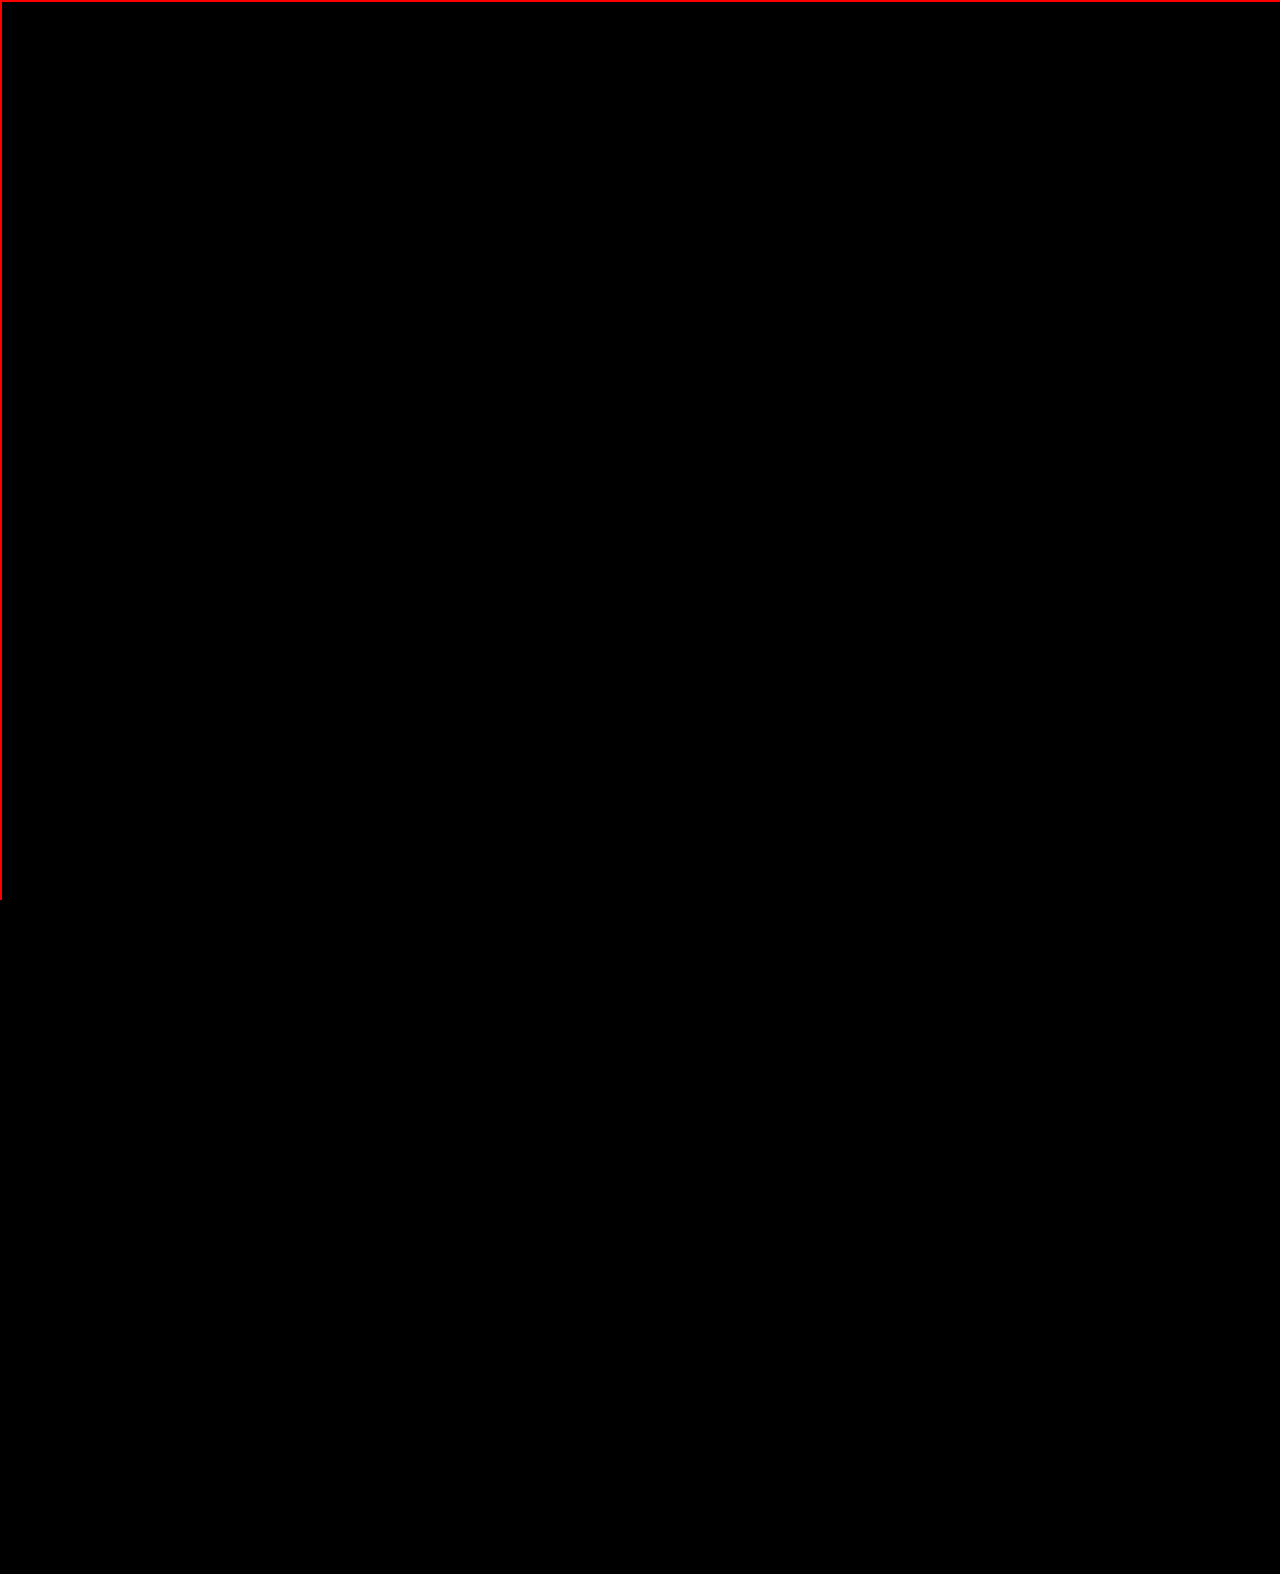
==== index.html @ cac04f5e "Update index.html" ====
<!DOCTYPE html>
<html lang="ja">
<head>
  <meta charset="UTF-8">
  <meta name="viewport" content="width=device-width, initial-scale=1.0">
  <title>自己紹介</title>
  <link href="https://fonts.googleapis.com/css2?family=Russo+One&display=swap" rel="stylesheet">
  <style>
    body {
      margin: 0;
      font-family: 'Russo One', sans-serif;
      background-color: #000;
      color: white;
      overflow-x: hidden;
    }

    .red-line {
      position: fixed;
      top: 0;
      left: 0;
      width: 100%;
      height: 100%;
      pointer-events: none;
      z-index: 0;
    }

    .red-line::before,
    .red-line::after {
      content: '';
      position: absolute;
      width: 2px;
      height: 100%;
      background: red;
      animation: moveLines 10s linear infinite;
    }

    .red-line::after {
      width: 100%;
      height: 2px;
      background: red;
      top: 0;
      left: 0;
      animation: moveLinesX 10s linear infinite;
    }

    @keyframes moveLines {
      0% { left: 0; }
      100% { left: 100%; }
    }

    @keyframes moveLinesX {
      0% { top: 0; }
      100% { top: 100%; }
    }

    .container {
      position: relative;
      z-index: 1;
      padding: 100px 20px;
      max-width: 800px;
      margin: 0 auto;
    }

    .section {
      opacity: 0;
      transform: translateX(150px);
      animation: fadeInRight 2s cubic-bezier(0.15, 0.85, 0.3, 1.2) forwards;
      animation-delay: var(--delay, 0s);
      position: relative;
    }

    .section::before {
      content: '';
      position: absolute;
      right: -60px;
      top: 50%;
      transform: translateY(-50%);
      width: 100px;
      height: 100px;
      background: radial-gradient(circle, rgba(255,255,255,0.3) 0%, rgba(255,255,255,0) 70%);
      opacity: 0;
      filter: blur(15px);
      animation: smoke 2s ease-out forwards;
      animation-delay: var(--delay, 0s);
    }

    @keyframes fadeInRight {
      0% {
        opacity: 0;
        transform: translateX(150px);
      }
      70% {
        opacity: 1;
        transform: translateX(-10px);
      }
      100% {
        transform: translateX(0);
      }
    }

    @keyframes smoke {
      0% {
        opacity: 0;
        transform: translateY(0) scale(1);
      }
      100% {
        opacity: 0.2;
        transform: translateY(-40px) scale(1.6);
      }
    }

    h1 {
      font-size: 48px;
      color: #ff3c00;
      margin-bottom: 20px;
    }

    p {
      font-size: 20px;
      line-height: 1.6;
    }

    .photo-slot {
      margin: 40px 0;
      border: 2px dashed #888;
      width: 100%;
      height: 250px;
      background-color: #111;
      display: flex;
      align-items: center;
      justify-content: center;
      color: #555;
      font-size: 18px;
    }
  </style>
</head>
<body>
  <audio id="brake-sound" src="https://cdn.pixabay.com/audio/2021/09/08/audio_461abbf861.mp3" preload="auto"></audio>

  <div class="red-line"></div>
  <div class="container">
    <div class="section" style="--delay: 0s" onanimationstart="document.getElementById('brake-sound').play()">
      <h1>ようこそ、俺の世界へ</h1>
      <p>
        スピードと情熱を愛するクリエイター、◯◯です。<br>
        革新的なアイデアと、止まらない好奇心で、日々新しいものを追い求めています。<br>
        このページは、そんな俺の自己紹介だ。
      </p>
    </div>

    <div class="section" style="--delay: 0.5s" onanimationstart="document.getElementById('brake-sound').play()">
      <div class="photo-slot">[写真スペース1]</div>
    </div>

    <div class="section" style="--delay: 1s" onanimationstart="document.getElementById('brake-sound').play()">
      <p>
        得意なことは、デザインとプログラミングの融合。<br>
        黒い画面に、命を吹き込むようなコーディングが好きだ。<br>
        常識をぶち壊し、道なき道を走るのが俺のスタイル。
      </p>
    </div>

    <div class="section" style="--delay: 1.5s" onanimationstart="document.getElementById('brake-sound').play()">
      <div class="photo-slot">[写真スペース2]</div>
    </div>

    <div class="section" style="--delay: 2s" onanimationstart="document.getElementById('brake-sound').play()">
      <p>
        この先どんな未来が待っていても、<br>
        ブレーキは踏まない。アクセル全開で駆け抜けていく。
      </p>
    </div>

    <div class="section" style="--delay: 2.5s" onanimationstart="document.getElementById('brake-sound').play()">
      <div class="photo-slot">[写真スペース3]</div>
    </div>
  </div>
</body>
</html>
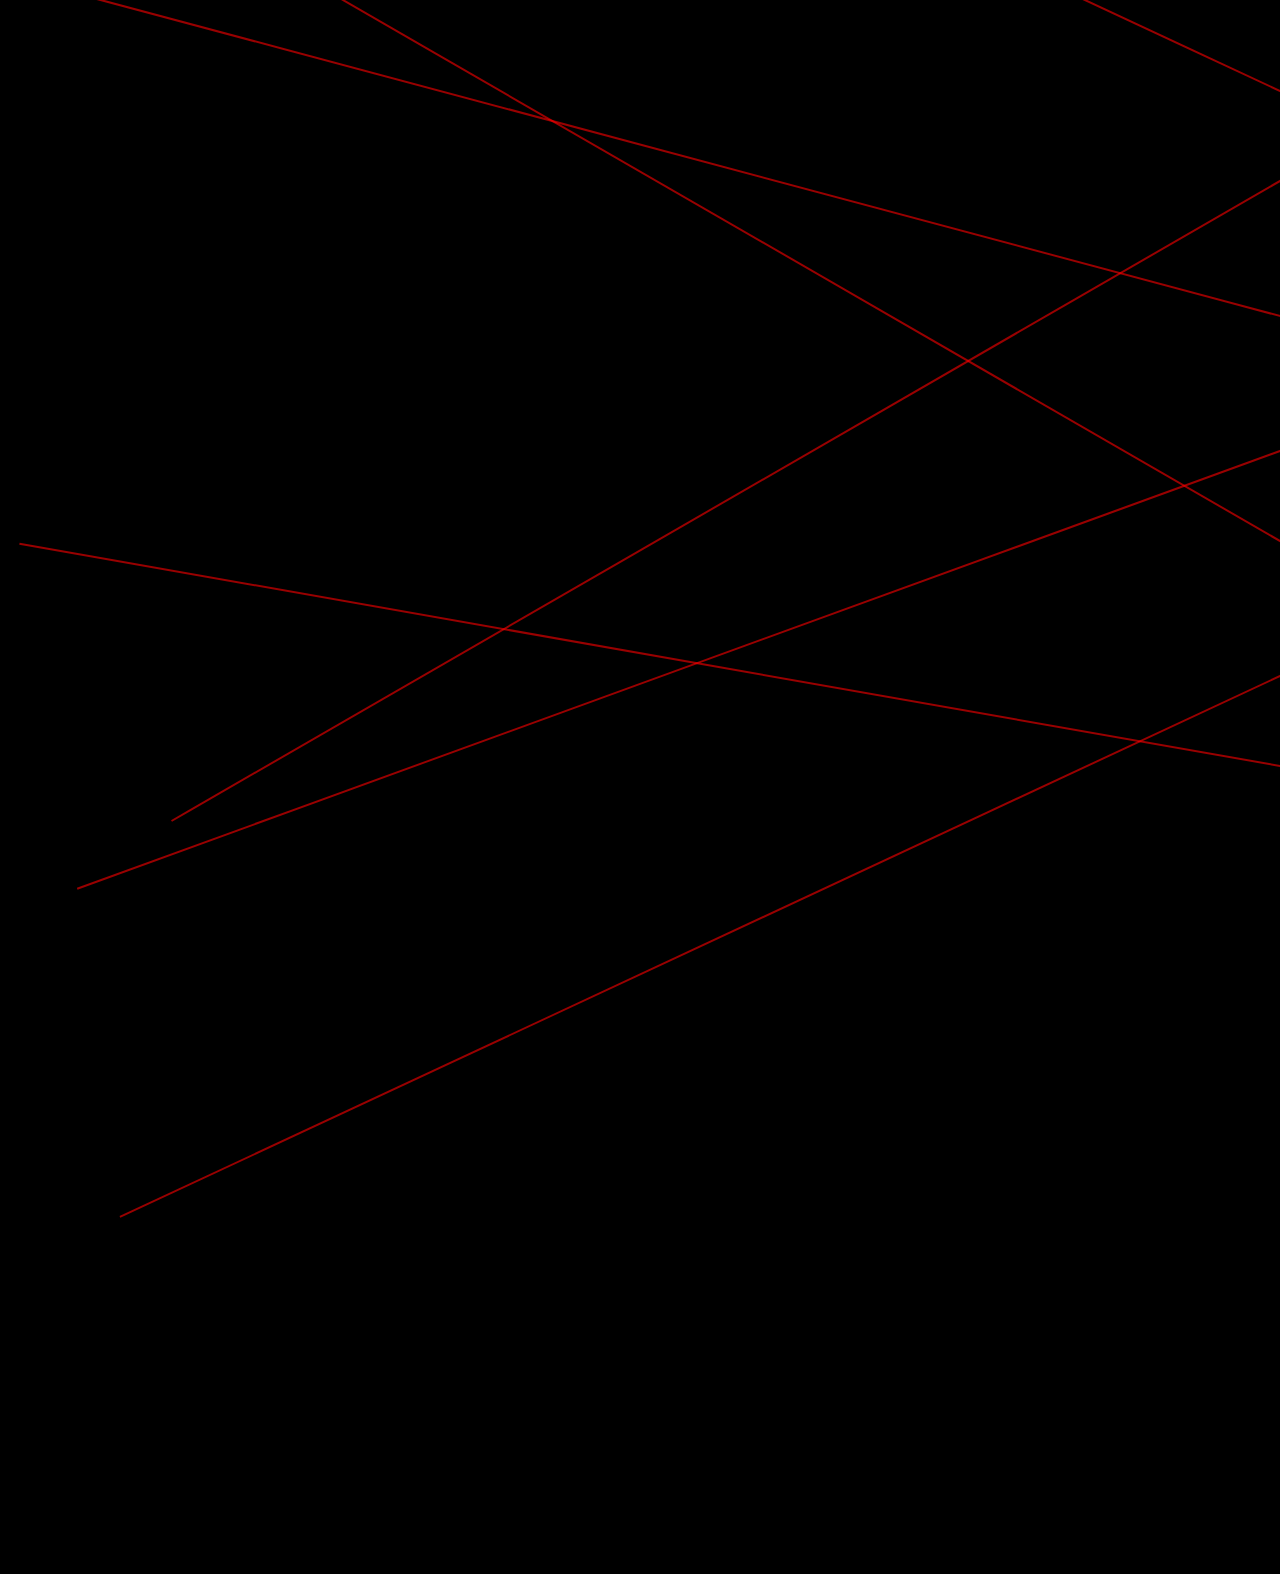
==== commit 95603ec1: "Update index.html" ====
--- a/index.html
+++ b/index.html
@@ -14,43 +14,23 @@
       overflow-x: hidden;
     }
 
-    .red-line {
+    .red-lines {
       position: fixed;
       top: 0;
       left: 0;
       width: 100%;
       height: 100%;
+      z-index: 0;
       pointer-events: none;
-      z-index: 0;
     }
 
-    .red-line::before,
-    .red-line::after {
-      content: '';
+    .red-line {
       position: absolute;
-      width: 2px;
-      height: 100%;
-      background: red;
-      animation: moveLines 10s linear infinite;
-    }
-
-    .red-line::after {
-      width: 100%;
+      width: 200%;
       height: 2px;
       background: red;
-      top: 0;
-      left: 0;
-      animation: moveLinesX 10s linear infinite;
-    }
-
-    @keyframes moveLines {
-      0% { left: 0; }
-      100% { left: 100%; }
-    }
-
-    @keyframes moveLinesX {
-      0% { top: 0; }
-      100% { top: 100%; }
+      opacity: 0.6;
+      transform-origin: center;
     }
 
     .container {
@@ -64,7 +44,7 @@
     .section {
       opacity: 0;
       transform: translateX(150px);
-      animation: fadeInRight 2s cubic-bezier(0.15, 0.85, 0.3, 1.2) forwards;
+      animation: fadeInRight 2.5s ease-out forwards;
       animation-delay: var(--delay, 0s);
       position: relative;
     }
@@ -80,7 +60,7 @@
       background: radial-gradient(circle, rgba(255,255,255,0.3) 0%, rgba(255,255,255,0) 70%);
       opacity: 0;
       filter: blur(15px);
-      animation: smoke 2s ease-out forwards;
+      animation: smoke 2.5s ease-out forwards;
       animation-delay: var(--delay, 0s);
     }
 
@@ -129,17 +109,30 @@
       display: flex;
       align-items: center;
       justify-content: center;
-      color: #555;
-      font-size: 18px;
+    }
+
+    .photo-slot img {
+      max-width: 100%;
+      max-height: 100%;
+      object-fit: contain;
     }
   </style>
 </head>
 <body>
   <audio id="brake-sound" src="https://cdn.pixabay.com/audio/2021/09/08/audio_461abbf861.mp3" preload="auto"></audio>
 
-  <div class="red-line"></div>
+  <div class="red-lines">
+    <div class="red-line" style="top:10%; transform: rotate(25deg);"></div>
+    <div class="red-line" style="top:20%; transform: rotate(-30deg);"></div>
+    <div class="red-line" style="top:35%; transform: rotate(15deg);"></div>
+    <div class="red-line" style="top:50%; transform: rotate(-20deg);"></div>
+    <div class="red-line" style="top:60%; transform: rotate(30deg);"></div>
+    <div class="red-line" style="top:75%; transform: rotate(-25deg);"></div>
+    <div class="red-line" style="top:85%; transform: rotate(10deg);"></div>
+  </div>
+
   <div class="container">
-    <div class="section" style="--delay: 0s" onanimationstart="document.getElementById('brake-sound').play()">
+    <div class="section" style="--delay: 0s" onanimationstart="playBrakeSound()">
       <h1>ようこそ、俺の世界へ</h1>
       <p>
         スピードと情熱を愛するクリエイター、◯◯です。<br>
@@ -148,11 +141,13 @@
       </p>
     </div>
 
-    <div class="section" style="--delay: 0.5s" onanimationstart="document.getElementById('brake-sound').play()">
-      <div class="photo-slot">[写真スペース1]</div>
+    <div class="section" style="--delay: 0.5s" onanimationstart="playBrakeSound()">
+      <div class="photo-slot">
+        <img src="画像のURL1.jpg" alt="写真1">
+      </div>
     </div>
 
-    <div class="section" style="--delay: 1s" onanimationstart="document.getElementById('brake-sound').play()">
+    <div class="section" style="--delay: 1s" onanimationstart="playBrakeSound()">
       <p>
         得意なことは、デザインとプログラミングの融合。<br>
         黒い画面に、命を吹き込むようなコーディングが好きだ。<br>
@@ -160,20 +155,32 @@
       </p>
     </div>
 
-    <div class="section" style="--delay: 1.5s" onanimationstart="document.getElementById('brake-sound').play()">
-      <div class="photo-slot">[写真スペース2]</div>
+    <div class="section" style="--delay: 1.5s" onanimationstart="playBrakeSound()">
+      <div class="photo-slot">
+        <img src="画像のURL2.jpg" alt="写真2">
+      </div>
     </div>
 
-    <div class="section" style="--delay: 2s" onanimationstart="document.getElementById('brake-sound').play()">
+    <div class="section" style="--delay: 2s" onanimationstart="playBrakeSound()">
       <p>
         この先どんな未来が待っていても、<br>
         ブレーキは踏まない。アクセル全開で駆け抜けていく。
       </p>
     </div>
 
-    <div class="section" style="--delay: 2.5s" onanimationstart="document.getElementById('brake-sound').play()">
-      <div class="photo-slot">[写真スペース3]</div>
+    <div class="section" style="--delay: 2.5s" onanimationstart="playBrakeSound()">
+      <div class="photo-slot">
+        <img src="画像のURL3.jpg" alt="写真3">
+      </div>
     </div>
   </div>
+
+  <script>
+    function playBrakeSound() {
+      const sound = document.getElementById('brake-sound');
+      sound.currentTime = 0;
+      sound.play();
+    }
+  </script>
 </body>
 </html>
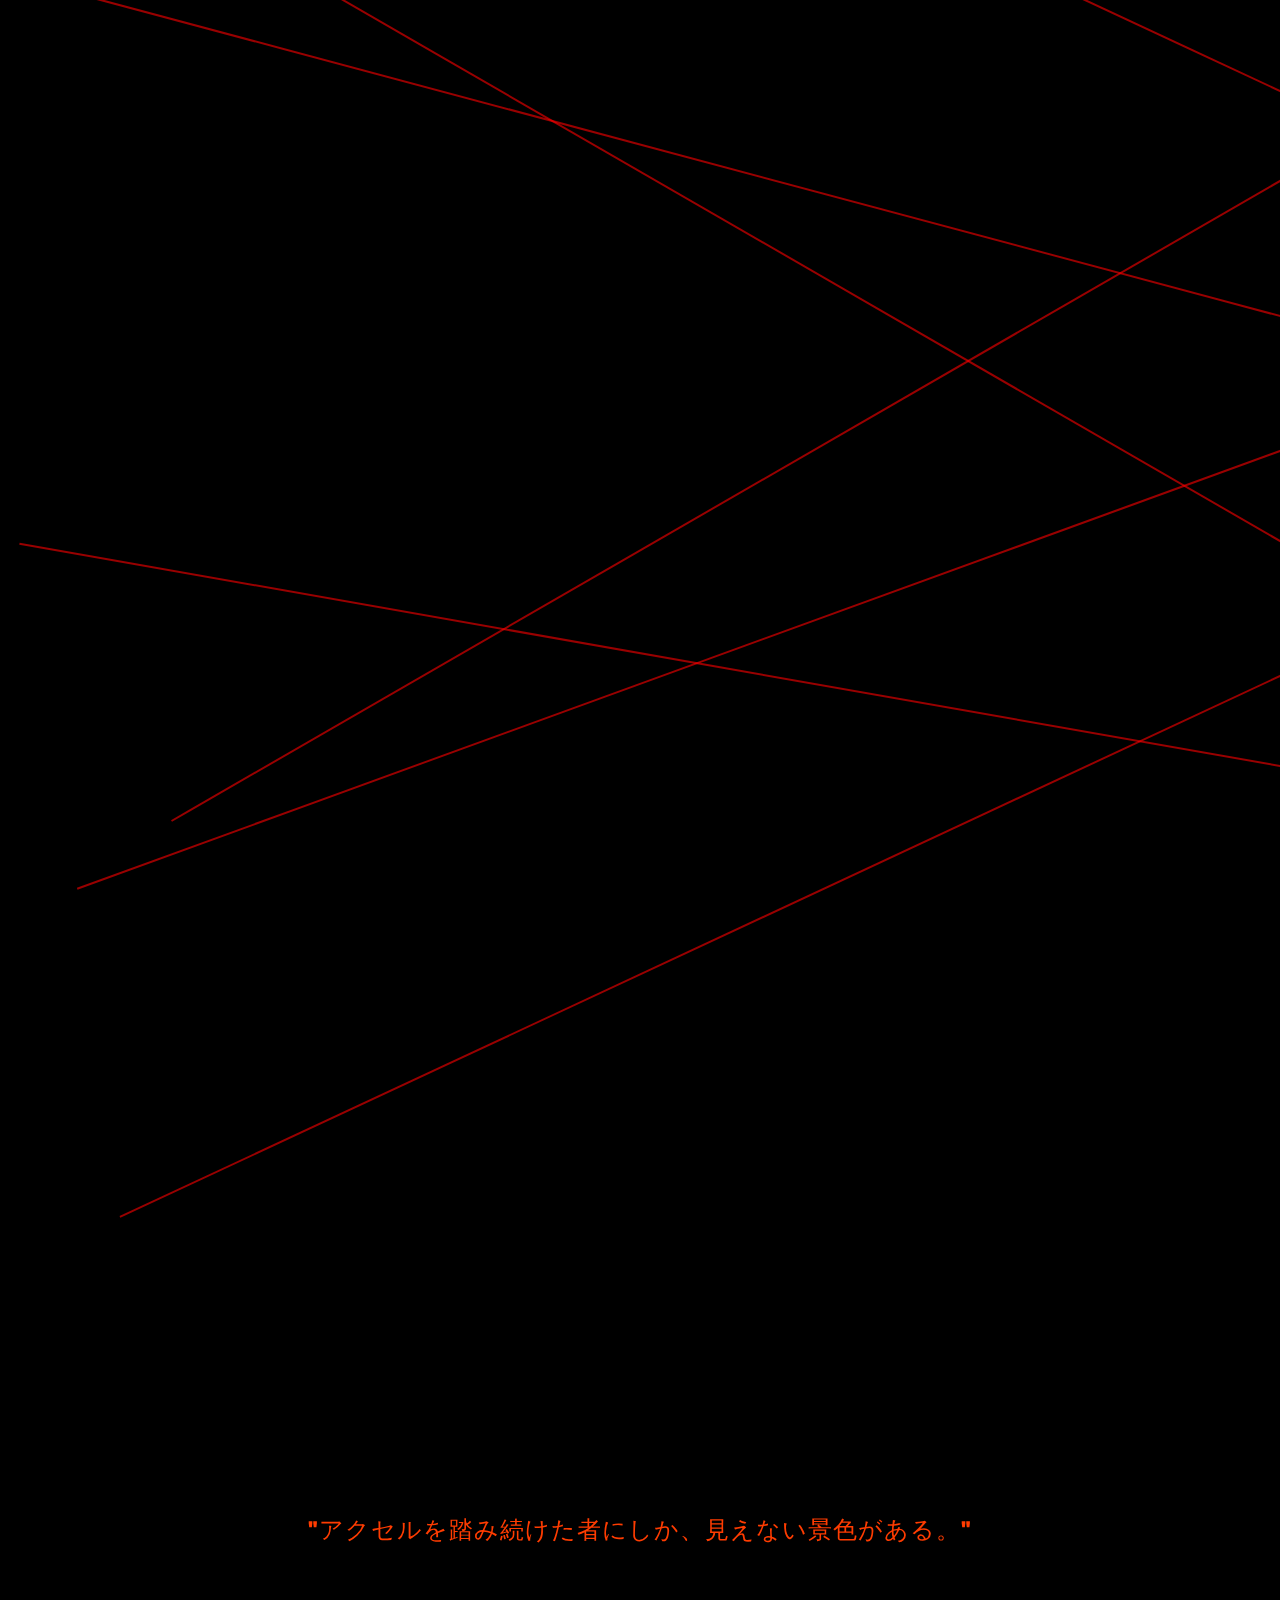
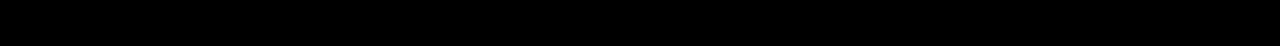
==== commit 88b4747a: "Update index.html" ====
--- a/index.html
+++ b/index.html
@@ -116,6 +116,14 @@
       max-height: 100%;
       object-fit: contain;
     }
+
+    .quote {
+      text-align: center;
+      font-size: 24px;
+      color: #ff3c00;
+      margin-top: 80px;
+      letter-spacing: 1px;
+    }
   </style>
 </head>
 <body>
@@ -173,6 +181,10 @@
         <img src="画像のURL3.jpg" alt="写真3">
       </div>
     </div>
+
+    <div class="quote">
+      "アクセルを踏み続けた者にしか、見えない景色がある。"
+    </div>
   </div>
 
   <script>
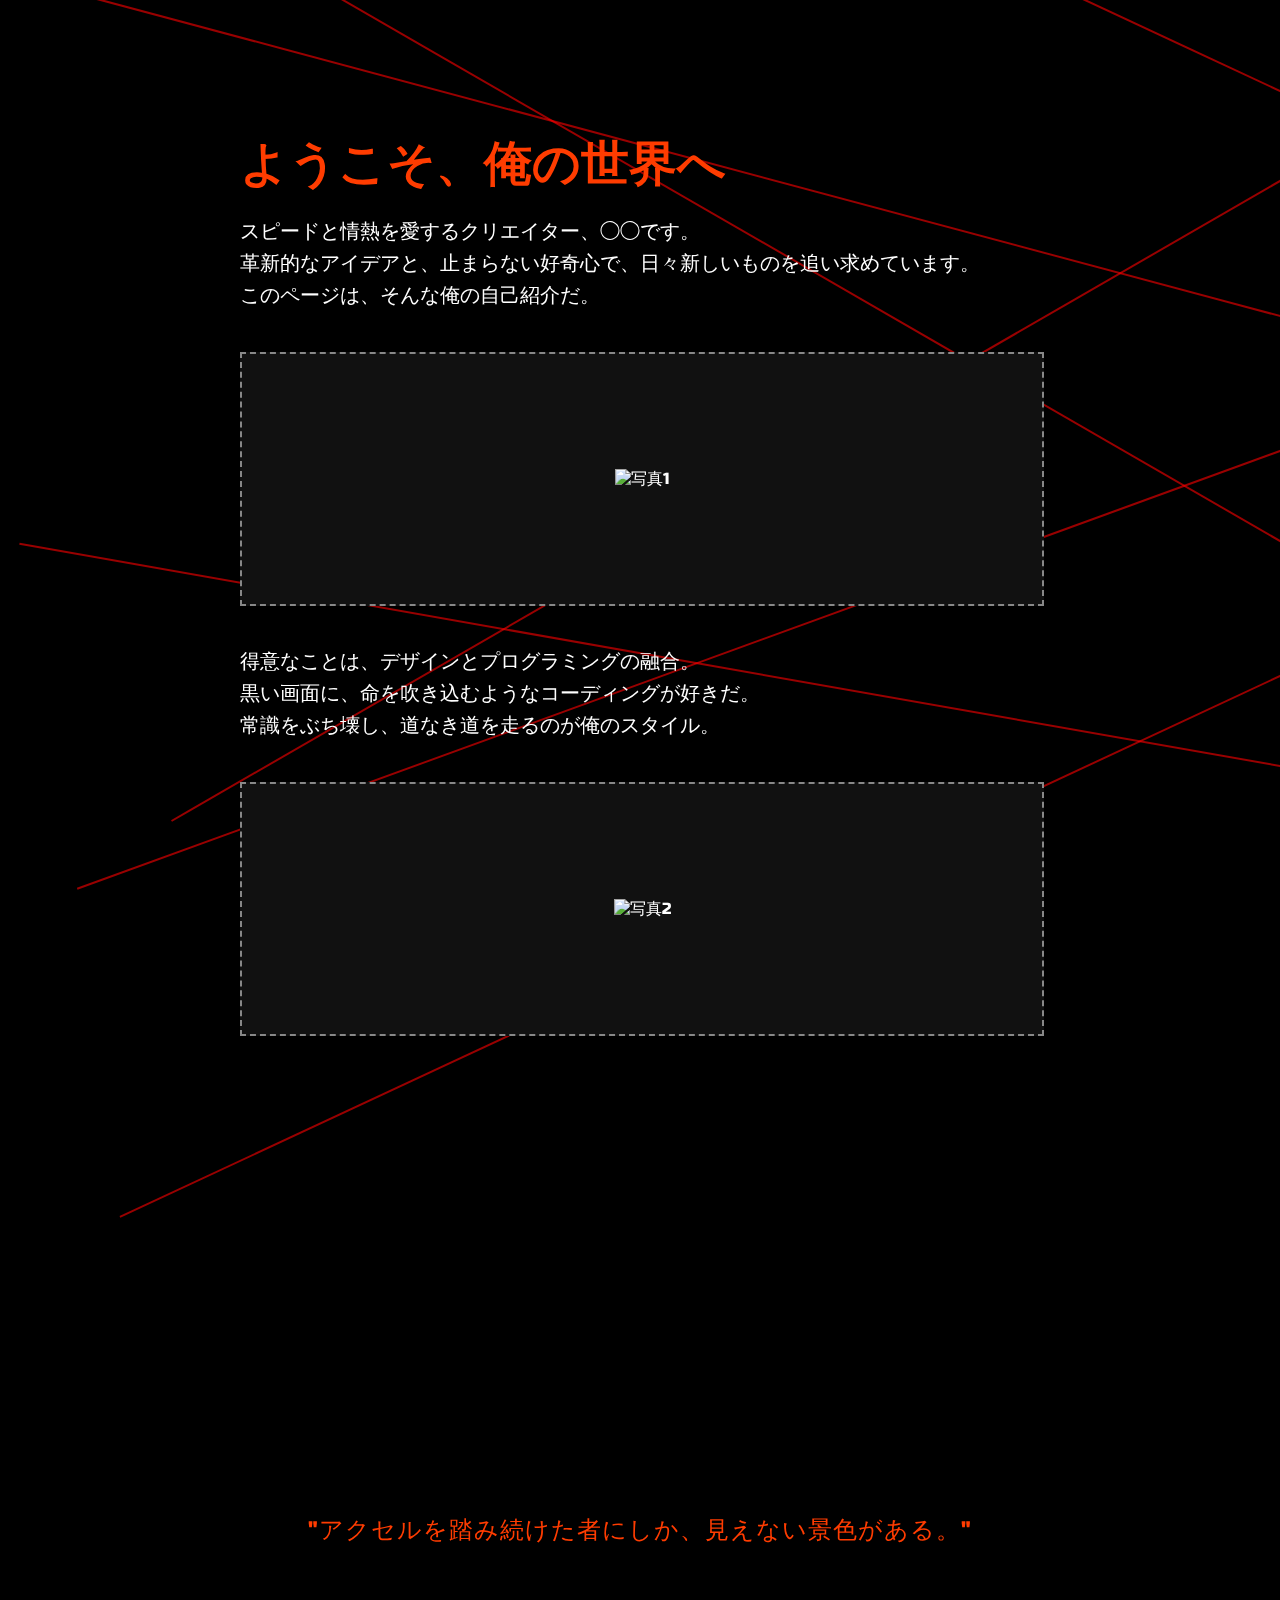
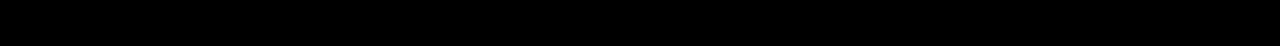
==== commit 0e313e85: "Update index.html" ====
--- a/index.html
+++ b/index.html
@@ -1,10 +1,10 @@
 <!DOCTYPE html>
 <html lang="ja">
 <head>
-  <meta charset="UTF-8">
-  <meta name="viewport" content="width=device-width, initial-scale=1.0">
+  <meta charset="UTF-8" />
+  <meta name="viewport" content="width=device-width, initial-scale=1.0"/>
   <title>自己紹介</title>
-  <link href="https://fonts.googleapis.com/css2?family=Russo+One&display=swap" rel="stylesheet">
+  <link href="https://fonts.googleapis.com/css2?family=Russo+One&display=swap" rel="stylesheet" />
   <style>
     body {
       margin: 0;
@@ -16,10 +16,8 @@
 
     .red-lines {
       position: fixed;
-      top: 0;
-      left: 0;
-      width: 100%;
-      height: 100%;
+      top: 0; left: 0;
+      width: 100%; height: 100%;
       z-index: 0;
       pointer-events: none;
     }
@@ -44,49 +42,12 @@
     .section {
       opacity: 0;
       transform: translateX(150px);
-      animation: fadeInRight 2.5s ease-out forwards;
-      animation-delay: var(--delay, 0s);
-      position: relative;
+      transition: all 1s ease-out;
     }
 
-    .section::before {
-      content: '';
-      position: absolute;
-      right: -60px;
-      top: 50%;
-      transform: translateY(-50%);
-      width: 100px;
-      height: 100px;
-      background: radial-gradient(circle, rgba(255,255,255,0.3) 0%, rgba(255,255,255,0) 70%);
-      opacity: 0;
-      filter: blur(15px);
-      animation: smoke 2.5s ease-out forwards;
-      animation-delay: var(--delay, 0s);
-    }
-
-    @keyframes fadeInRight {
-      0% {
-        opacity: 0;
-        transform: translateX(150px);
-      }
-      70% {
-        opacity: 1;
-        transform: translateX(-10px);
-      }
-      100% {
-        transform: translateX(0);
-      }
-    }
-
-    @keyframes smoke {
-      0% {
-        opacity: 0;
-        transform: translateY(0) scale(1);
-      }
-      100% {
-        opacity: 0.2;
-        transform: translateY(-40px) scale(1.6);
-      }
+    .section.visible {
+      opacity: 1;
+      transform: translateX(0);
     }
 
     h1 {
@@ -127,8 +88,6 @@
   </style>
 </head>
 <body>
-  <audio id="brake-sound" src="https://cdn.pixabay.com/audio/2021/09/08/audio_461abbf861.mp3" preload="auto"></audio>
-
   <div class="red-lines">
     <div class="red-line" style="top:10%; transform: rotate(25deg);"></div>
     <div class="red-line" style="top:20%; transform: rotate(-30deg);"></div>
@@ -140,7 +99,7 @@
   </div>
 
   <div class="container">
-    <div class="section" style="--delay: 0s" onanimationstart="playBrakeSound()">
+    <div class="section">
       <h1>ようこそ、俺の世界へ</h1>
       <p>
         スピードと情熱を愛するクリエイター、◯◯です。<br>
@@ -149,13 +108,13 @@
       </p>
     </div>
 
-    <div class="section" style="--delay: 0.5s" onanimationstart="playBrakeSound()">
+    <div class="section">
       <div class="photo-slot">
         <img src="画像のURL1.jpg" alt="写真1">
       </div>
     </div>
 
-    <div class="section" style="--delay: 1s" onanimationstart="playBrakeSound()">
+    <div class="section">
       <p>
         得意なことは、デザインとプログラミングの融合。<br>
         黒い画面に、命を吹き込むようなコーディングが好きだ。<br>
@@ -163,20 +122,20 @@
       </p>
     </div>
 
-    <div class="section" style="--delay: 1.5s" onanimationstart="playBrakeSound()">
+    <div class="section">
       <div class="photo-slot">
         <img src="画像のURL2.jpg" alt="写真2">
       </div>
     </div>
 
-    <div class="section" style="--delay: 2s" onanimationstart="playBrakeSound()">
+    <div class="section">
       <p>
         この先どんな未来が待っていても、<br>
         ブレーキは踏まない。アクセル全開で駆け抜けていく。
       </p>
     </div>
 
-    <div class="section" style="--delay: 2.5s" onanimationstart="playBrakeSound()">
+    <div class="section">
       <div class="photo-slot">
         <img src="画像のURL3.jpg" alt="写真3">
       </div>
@@ -188,11 +147,20 @@
   </div>
 
   <script>
-    function playBrakeSound() {
-      const sound = document.getElementById('brake-sound');
-      sound.currentTime = 0;
-      sound.play();
-    }
+    const observer = new IntersectionObserver(entries => {
+      entries.forEach(entry => {
+        if (entry.isIntersecting) {
+          entry.target.classList.add('visible');
+          observer.unobserve(entry.target); // 一度だけアニメーション
+        }
+      });
+    }, {
+      threshold: 0.1
+    });
+
+    document.querySelectorAll('.section').forEach(section => {
+      observer.observe(section);
+    });
   </script>
 </body>
 </html>
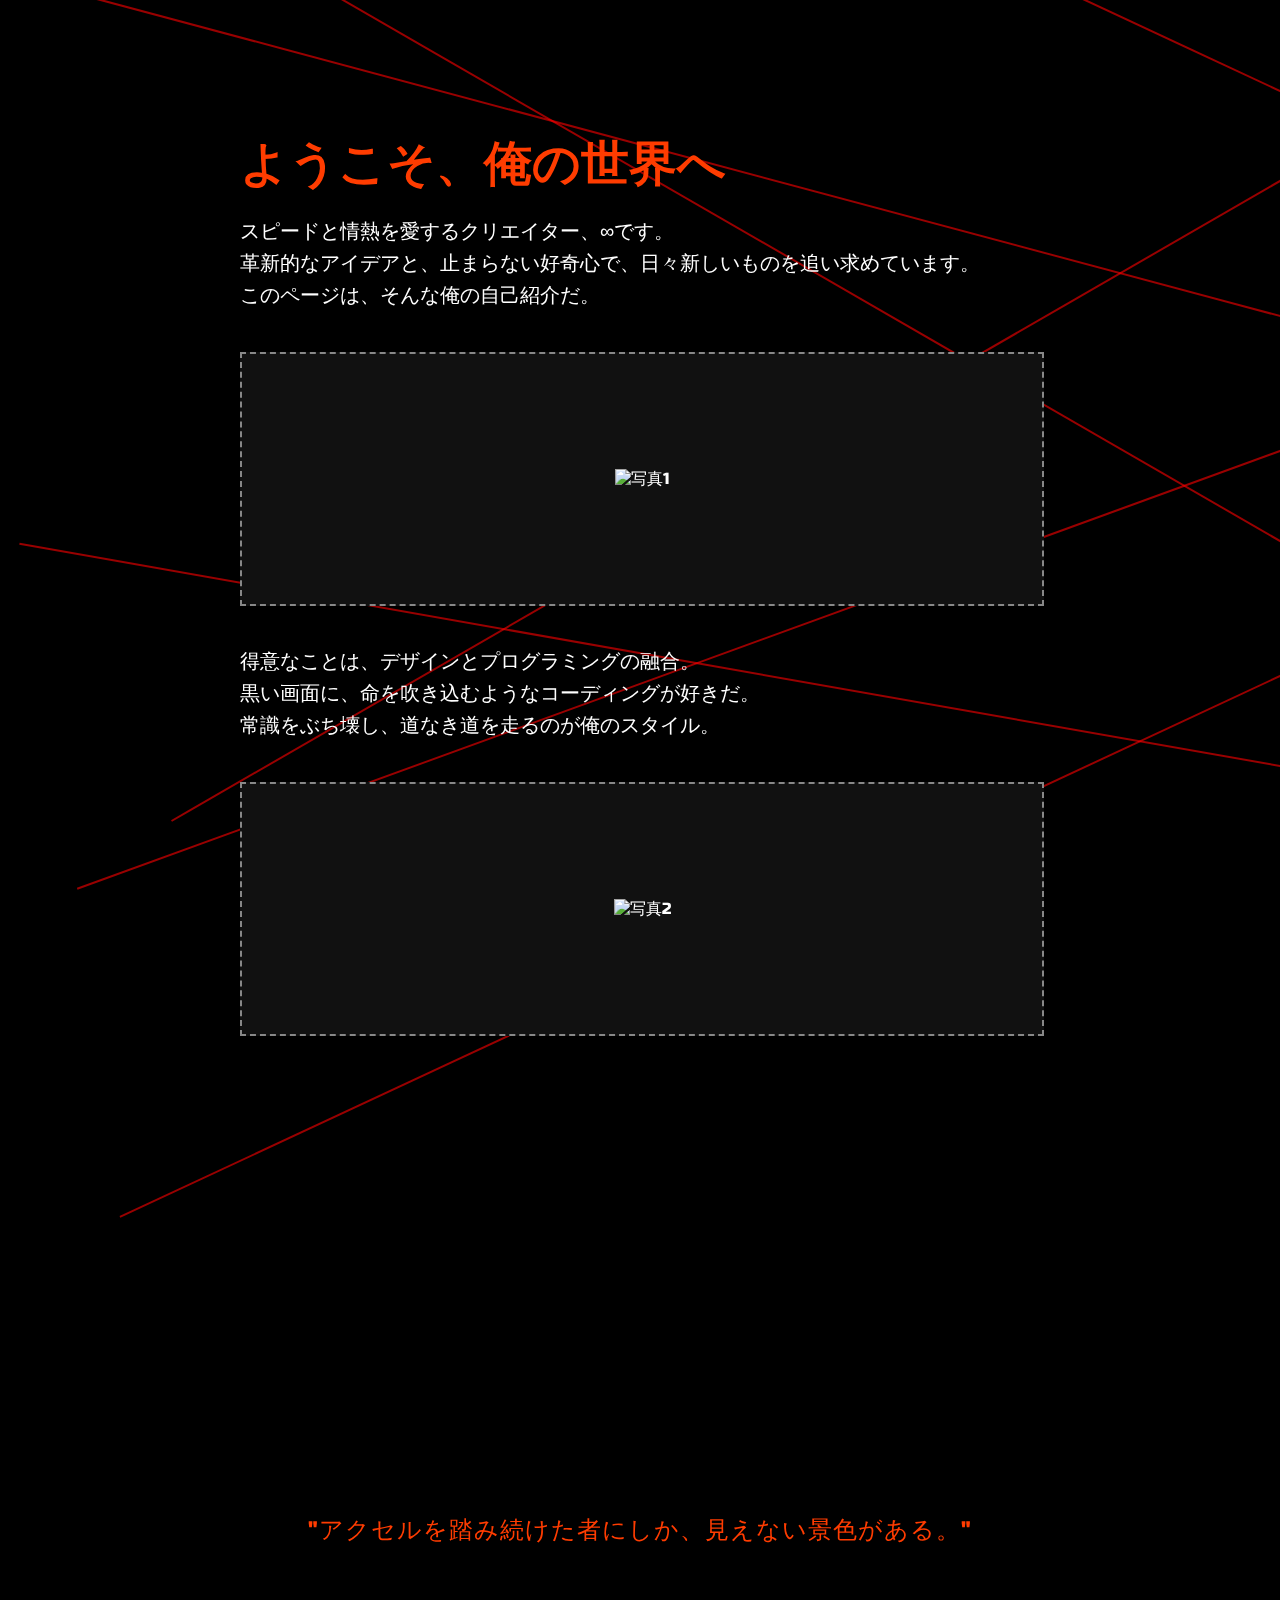
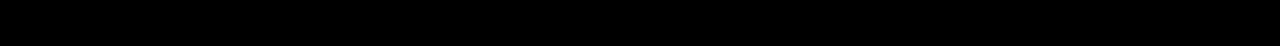
==== commit eb62d6e8: "Update index.html" ====
--- a/index.html
+++ b/index.html
@@ -102,7 +102,7 @@
     <div class="section">
       <h1>ようこそ、俺の世界へ</h1>
       <p>
-        スピードと情熱を愛するクリエイター、◯◯です。<br>
+        スピードと情熱を愛するクリエイター、∞です。<br>
         革新的なアイデアと、止まらない好奇心で、日々新しいものを追い求めています。<br>
         このページは、そんな俺の自己紹介だ。
       </p>
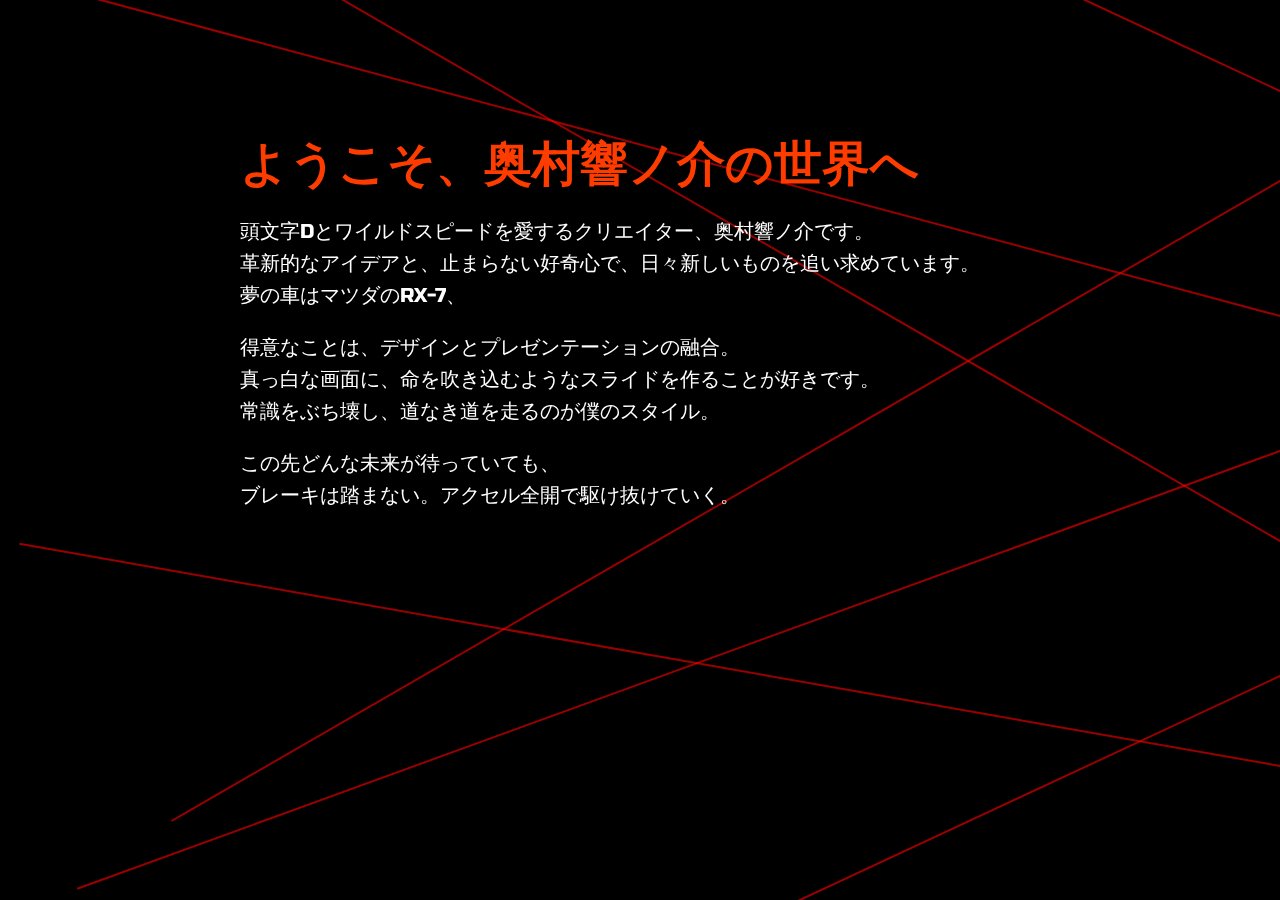
==== commit 88bd9c85: "Update index.html" ====
--- a/index.html
+++ b/index.html
@@ -100,32 +100,20 @@
 
   <div class="container">
     <div class="section">
-      <h1>ようこそ、俺の世界へ</h1>
+      <h1>ようこそ、奥村響ノ介の世界へ</h1>
       <p>
-        スピードと情熱を愛するクリエイター、∞です。<br>
+        頭文字Dとワイルドスピードを愛するクリエイター、奥村響ノ介です。<br>
         革新的なアイデアと、止まらない好奇心で、日々新しいものを追い求めています。<br>
-        このページは、そんな俺の自己紹介だ。
+        夢の車はマツダのRX-7、
       </p>
     </div>
 
     <div class="section">
-      <div class="photo-slot">
-        <img src="画像のURL1.jpg" alt="写真1">
-      </div>
-    </div>
-
-    <div class="section">
       <p>
-        得意なことは、デザインとプログラミングの融合。<br>
-        黒い画面に、命を吹き込むようなコーディングが好きだ。<br>
-        常識をぶち壊し、道なき道を走るのが俺のスタイル。
+        得意なことは、デザインとプレゼンテーションの融合。<br>
+        真っ白な画面に、命を吹き込むようなスライドを作ることが好きです。<br>
+        常識をぶち壊し、道なき道を走るのが僕のスタイル。
       </p>
-    </div>
-
-    <div class="section">
-      <div class="photo-slot">
-        <img src="画像のURL2.jpg" alt="写真2">
-      </div>
     </div>
 
     <div class="section">
@@ -134,18 +122,6 @@
         ブレーキは踏まない。アクセル全開で駆け抜けていく。
       </p>
     </div>
-
-    <div class="section">
-      <div class="photo-slot">
-        <img src="画像のURL3.jpg" alt="写真3">
-      </div>
-    </div>
-
-    <div class="quote">
-      "アクセルを踏み続けた者にしか、見えない景色がある。"
-    </div>
-  </div>
-
   <script>
     const observer = new IntersectionObserver(entries => {
       entries.forEach(entry => {
